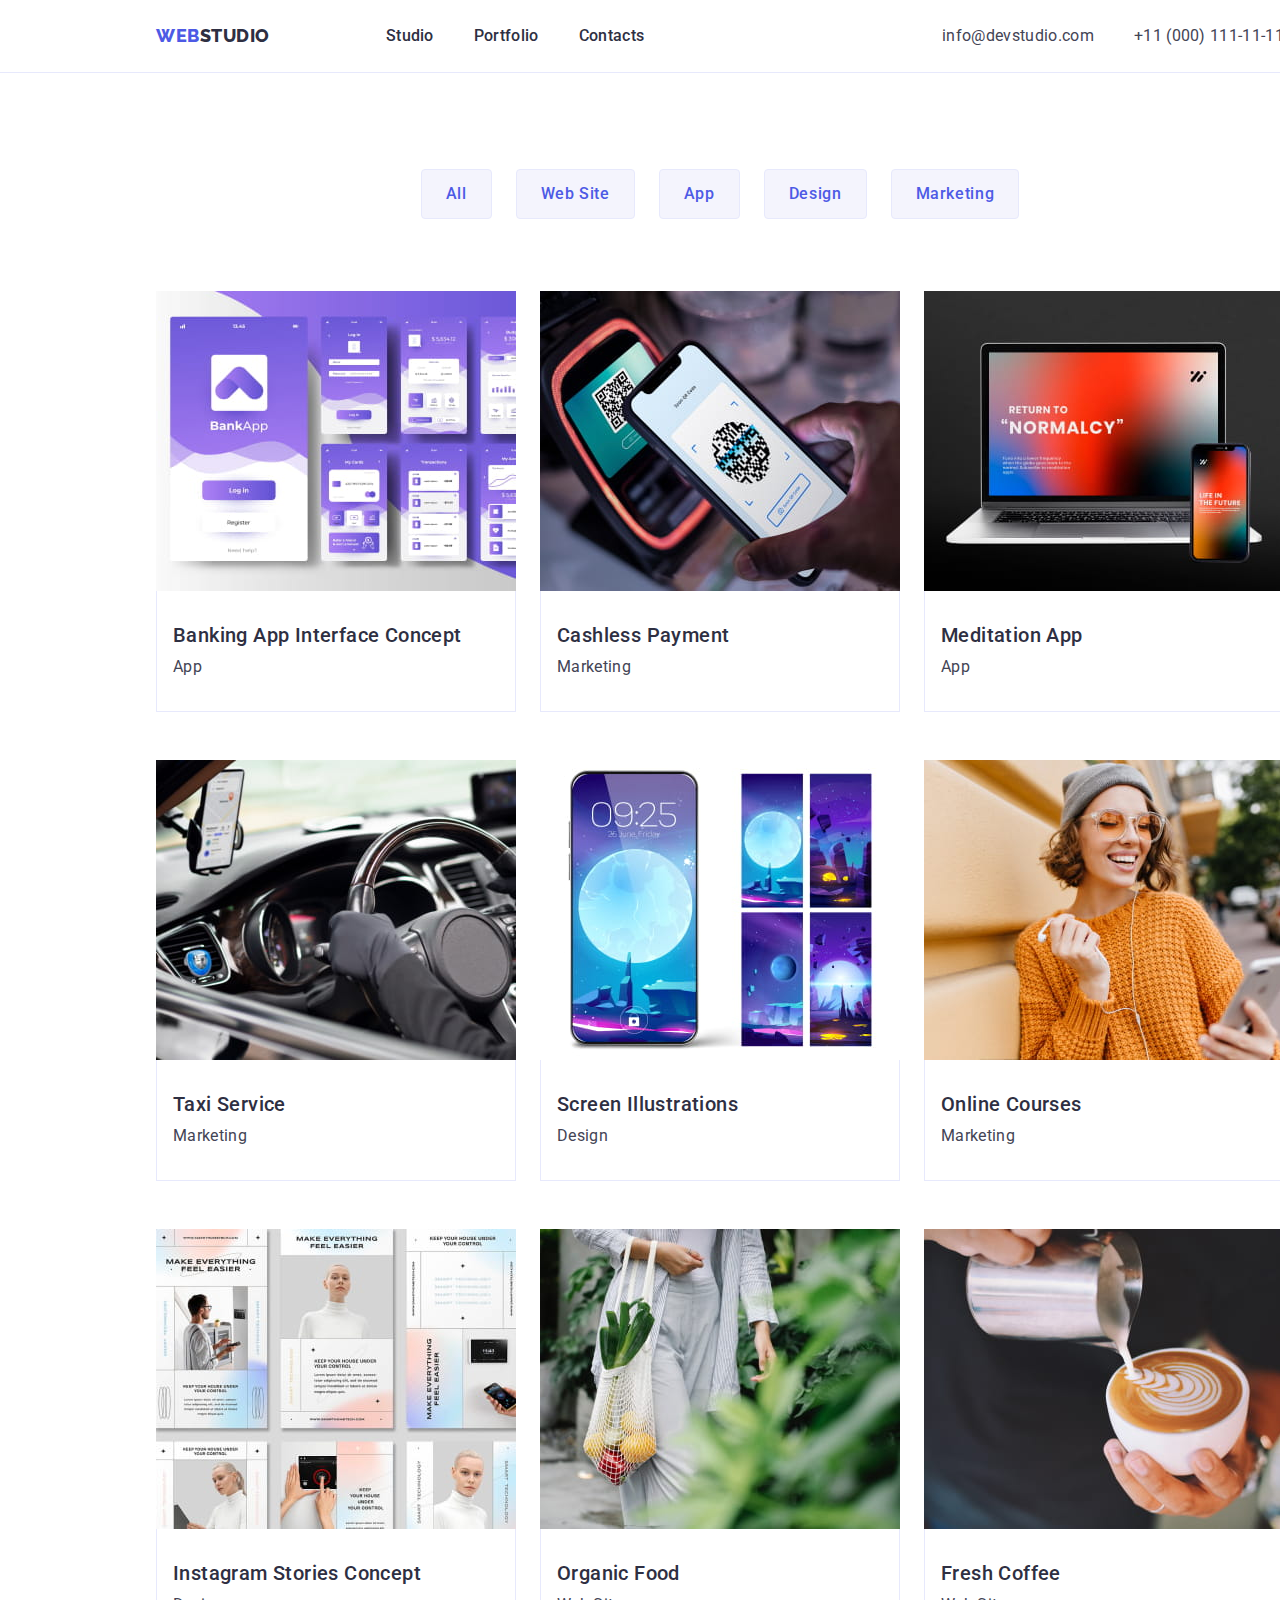
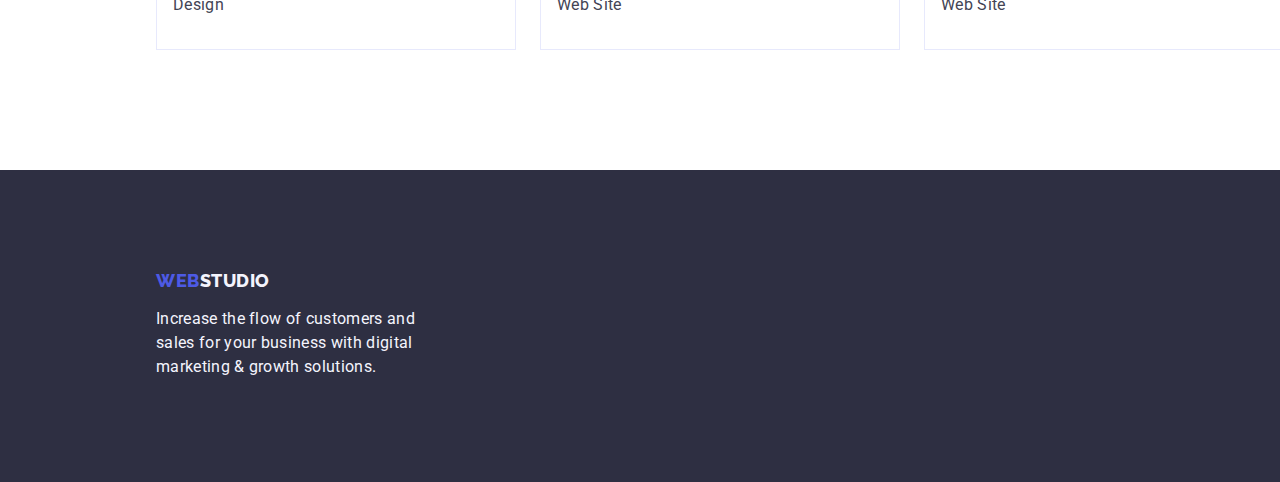
==== portfolio.html @ 96efbb2c "Initial commit" ====
<!DOCTYPE html>
<html lang="en">
  <head>
    <meta charset="UTF-8" />
    <meta http-equiv="X-UA-Compatible" content="IE=edge" />
    <meta name="viewport" content="width=device-width, initial-scale=1.0" />
    <title>Document</title>
    <!-- Normalize -->
    <link
      rel="stylesheet"
      href="https://cdn.jsdelivr.net/npm/modern-normalize@1.1.0/modern-normalize.min.css"
    />
    <!-- Styles -->
    <link rel="stylesheet" href="./css/styles.css" />
    <link rel="preconnect" href="https://fonts.googleapis.com" />
    <link rel="preconnect" href="https://fonts.gstatic.com" crossorigin />
    <link
      href="https://fonts.googleapis.com/css2?family=Raleway:wght@800&family=Roboto:wght@400;500;700&display=swap"
      rel="stylesheet"
    />
  </head>
  <body>
    <!-- Header -->
    <header class="main-header-container">
      <div class="header-container container">
        <nav class="header-nav-links">
          <a href="./index.html" class="link logo main-page-logo"
            >Web<span class="logo-part">Studio</span></a
          >
          <ul class="list header-nav-links">
            <li>
              <a href="./index.html" class="link header-nav-item">Studio</a>
            </li>
            <li>
              <a href="./portfolio.html" class="link header-nav-item"
                >Portfolio</a
              >
            </li>
            <li><a href="" class="link header-nav-item">Contacts</a></li>
          </ul>
        </nav>
        <address class="nav-links-list">
          <ul class="list nav-link-section header-contact-links">
            <li>
              <a href="mailto:info@devstudio.com" class="link header-contact"
                >info@devstudio.com</a
              >
            </li>
            <li>
              <a href="tel:+110001111111" class="link header-contact"
                >+11 (000) 111-11-11</a
              >
            </li>
          </ul>
        </address>
      </div>
    </header>
    <main>
      <section class="main-page-section">
        <!-- Portfolio -->
        <div class="container">
          <h1 hidden>Portfolio</h1>
          <ul class="page-nav-button-section">
            <li class="list">
              <button type="button" class="page-nav-button">All</button>
            </li>
            <li class="list">
              <button type="button" class="page-nav-button">Web Site</button>
            </li>
            <li class="list">
              <button type="button" class="page-nav-button">App</button>
            </li>
            <li class="list">
              <button type="button" class="page-nav-button">Design</button>
            </li>
            <li class="list">
              <button type="button" class="page-nav-button">Marketing</button>
            </li>
          </ul>
          <!-- Images -->
          <ul class="list portfolio-section-list">
            <li class="portfilio-card-item">
              <a href="" class="link"
                ><img
                  src="./images/portfolio/img1.jpg"
                  alt="banking App Interface"
                  width="360"
                />
                <div class="app-name-item">
                  <h2 class="list-item-name">Banking App Interface Concept</h2>
                  <p class="list-item-descr">App</p>
                </div>
              </a>
            </li>
            <li class="portfilio-card-item">
              <a href="" class="link"
                ><img
                  src="./images/portfolio/img2.jpg"
                  alt="cashless payment"
                  width="360"
                />
                <div class="app-name-item">
                  <h2 class="list-item-name">Cashless Payment</h2>
                  <p class="list-item-descr">Marketing</p>
                </div>
              </a>
            </li>
            <li class="portfilio-card-item">
              <a href="" class="link"
                ><img
                  src="./images/portfolio/img3.jpg"
                  alt="computer screen"
                  width="360"
                />
                <div class="app-name-item">
                  <h2 class="list-item-name">Meditation App</h2>
                  <p class="list-item-descr">App</p>
                </div></a
              >
            </li>
            <li class="portfilio-card-item">
              <a href="" class="link"
                ><img
                  src="./images/portfolio/img4.jpg"
                  alt="taxi"
                  width="360"
                />
                <div class="app-name-item">
                  <h2 class="list-item-name">Taxi Service</h2>
                  <p class="list-item-descr">Marketing</p>
                </div></a
              >
            </li>
            <li class="portfilio-card-item">
              <a href="" class="link">
                <img
                  src="./images/portfolio/img5.jpg"
                  alt="screen illustrations"
                  width="360"
                />
                <div class="app-name-item">
                  <h2 class="list-item-name">Screen Illustrations</h2>
                  <p class="list-item-descr">Design</p>
                </div></a
              >
            </li>
            <li class="portfilio-card-item">
              <a href="" class="link"
                ><img
                  src="./images/portfolio/img6.jpg"
                  alt="women"
                  width="360"
                />
                <div class="app-name-item">
                  <h2 class="list-item-name">Online Courses</h2>
                  <p class="list-item-descr">Marketing</p>
                </div></a
              >
            </li>
            <li class="portfilio-card-item">
              <a href="" class="link"
                ><img
                  src="./images/portfolio/img7.jpg"
                  alt="instagram stories"
                  width="360"
                />
                <div class="app-name-item">
                  <h2 class="list-item-name">Instagram Stories Concept</h2>
                  <p class="list-item-descr">Design</p>
                </div></a
              >
            </li>
            <li class="portfilio-card-item">
              <a href="" class="link"
                ><img
                  src="./images/portfolio/img8.jpg"
                  alt="bag with fruits"
                  width="360"
                />
                <div class="app-name-item">
                  <h2 class="list-item-name">Organic Food</h2>
                  <p class="list-item-descr">Web Site</p>
                </div></a
              >
            </li>
            <li class="portfilio-card-item">
              <a href="" class="link"
                ><img
                  src="./images/portfolio/img9.jpg"
                  alt="coffee"
                  width="360"
                />
                <div class="app-name-item">
                  <h2 class="list-item-name">Fresh Coffee</h2>
                  <p class="list-item-descr">Web Site</p>
                </div></a
              >
            </li>
          </ul>
        </div>
      </section>
    </main>
    <!-- Footer -->
    <footer class="footer">
      <div class="footer-items container">
        <a href="./index.html" class="footer-logo link"
          >Web<span class="footer-logo-part">Studio</span></a
        >
        <p class="footer-descr">
          Increase the flow of customers and sales for your business with
          digital marketing & growth solutions.
        </p>
      </div>
    </footer>
  </body>
</html>
---- css/styles.css ----
*,
*::before,
*::after {
  box-sizing: border-box;
}

:root {
  /* Fonts */
  --primary-font: "Roboto", sans-serif;
  --secondary-font: "Raleway", sans-serif;

  /* Color */
  --main-text-color: #2e2f42;
  --light-color: #434455;
  --white-color: #ffffff;
  --secondary-text-color: #f4f4fd;

  --bg-dark-color: #2e2f42;
  --bg-light-color: #f4f4fd;

  --accent-color: #4d5ae5;

  --hover-focus-color: #404bbf;

  --portfolio-btn-color: #e7e9fc;
  /* Other */
  --indent: 24px;
  --items: 4;
}

body {
  color: var(--light-color);
  font-family: var(--primary-font);
  background-color: var(--white-color);
  width: 1440px;
}
/* Reset start */
ul {
  margin: 0;
  padding: 0;
}

h1,
h2,
h3,
h4,
h5,
h6,
p {
  margin: 0;
}
img {
  display: block;
}
a {
  text-decoration: none;
}
button {
  cursor: pointer;
}

.list {
  list-style: none;
  padding: 0;
  margin: 0;
}

.link {
  color: inherit;
  text-decoration: none;
}

.link:hover {
  color: var(--hover-focus-color);
}

.link:focus {
  color: var(--hover-focus-color);
}

.container {
  width: 1158px;
  margin: 0 auto;
  padding: 0 15px;
}

/* Header */
.main-page-logo {
  font-family: var(--secondary-font);
  font-style: normal;
  font-weight: 800;
  font-size: 18px;
  line-height: 1.17;
  letter-spacing: 0.03em;
  margin-right: 76px;
  text-transform: uppercase;
  color: var(--accent-color);
}
.logo-part {
  color: var(--main-text-color);
}

.nav-links-list {
  font-style: normal;
  margin-left: auto;
}
.header-contact-links {
  display: flex;
  gap: 40px;
}

.header-container {
  display: flex;
  align-items: center;
  height: 72px;
}
.main-header-container {
  border-bottom: 1px solid #e7e9fc;
}

.header-nav-item {
  font-family: var(--primary-font);
  font-style: normal;
  font-weight: 500;
  font-size: 16px;
  line-height: 1.5;
  letter-spacing: 0.02em;
  color: var(--main-text-color);
  padding: 24px 0;
}

.header-contact {
  font-family: var(--primary-font);
  font-style: normal;
  font-weight: 400;
  font-size: 16px;
  line-height: 1.5;
  letter-spacing: 0.02em;
  color: var(--light-color);
  padding: 24px 0;
}

.header-nav-links {
  display: flex;
  align-items: center;
  gap: 40px;
}

/* Hero */
.main-hero-section {
  background-color: var(--bg-dark-color);
  width: 1440px;
  height: 600px;
  padding: 188px 0;
}

.main-hero-title {
  font-weight: 700;
  font-size: 56px;
  max-width: 496px;
  line-height: 1.07;
  letter-spacing: 0.02em;
  color: var(--white-color);
  text-align: center;
  margin-left: auto;
  margin-right: auto;
  margin-bottom: 48px;
}

.order-service-btn {
  min-width: 169px;
  height: 56px;
  background-color: var(--accent-color);
  border: none;
  border-radius: 4px;
  color: var(--white-color);
  font-family: var(--primary-font);
  font-style: normal;
  font-weight: 500;
  font-size: 16px;
  line-height: 1.5;
  letter-spacing: 0.04em;
  display: block;
  cursor: pointer;
  margin: auto;
}

.btn:hover {
  background-color: var(--hover-focus-color);
}

.btn:focus {
  background-color: var(--hover-focus-color);
}
/* About us */

.about-us {
  display: flex;
  gap: 24px;
  width: 1128px;
  padding: 0 auto;
}

.about-us-title {
  font-weight: 500;
  font-size: 20px;
  line-height: 1.2;
  letter-spacing: 0.02em;
  color: var(--main-text-color);
  margin-bottom: 8px;
}
.about-us-descr {
  font-weight: 400;
  font-size: 16px;
  line-height: 1.5;
  letter-spacing: 0.02em;
  color: var(--light-color);
}
.about-us-section {
  padding: 120px 0;
}

.about-us-list-item {
  width: calc((100% - 72px) / 4);
}

/* What are we doing */
.what-are-we-doing-section {
  padding-bottom: 120px;
}
.title {
  font-weight: 700;
  font-size: 36px;
  line-height: 1.11;
  letter-spacing: 0.02em;
  text-align: center;
  text-transform: capitalize;
  color: var(--main-text-color);
  margin-bottom: 72px;
}

.what-are-we-doing-list {
  display: flex;
  gap: 24px;
}
.what-are-we-doing-item {
  width: calc((100% - 48px) / 3);
}

/* Our Team */

.card-set {
  display: flex;
  flex-wrap: wrap;
  gap: var(--indent);
  background-color: var(--bg-light-color);
  padding: 120px 0;
}

.card-set-item {
  flex-basis: calc((100% - var(--indent) * (var(--items) -1)) / var(--items));
}

.team-list-item {
  background-color: var(--white-color);
  width: 264px;
  height: 380px;
  text-align: center;
  box-shadow: 0px 1px 6px rgba(46, 47, 66, 0.08),
    0px 1px 1px rgba(46, 47, 66, 0.16), 0px 2px 1px rgba(46, 47, 66, 0.08);
  border-radius: 0px 0px 4px 4px;
}

.team-list-cards {
  display: flex;
  gap: 24px;
}

.team-name-item {
  padding: 32px 16px;
}

.team-member-name {
  font-weight: 500;
  font-size: 20px;
  line-height: 1.2;
  letter-spacing: 0.02em;
  color: var(--main-text-color);
  margin-bottom: 8px;
  text-align: center;
  margin-bottom: 8px;
}

.team-members-descr {
  font-weight: 400;
  font-size: 16px;
  line-height: 1.5;
  letter-spacing: 0.02em;
  color: var(--light-color);
  text-align: center;
}

/* Footer */

.footer {
  display: block;
  background-color: var(--bg-dark-color);
  font-family: var(--secondary-font);
  height: 312px;
  padding: 100px 0;
}

.footer-descr {
  font-weight: 400;
  font-size: 16px;
  line-height: 1.5;
  letter-spacing: 0.02em;
  color: var(--secondary-text-color);
  font-family: var(--primary-font);
  width: 264px;
}

.footer-logo {
  font-style: normal;
  font-weight: 800;
  font-size: 18px;
  line-height: 1.17;
  letter-spacing: 0.03em;
  color: var(--accent-color);
  text-transform: uppercase;
  display: inline-block;
  margin-bottom: 16px;
}
.footer-logo-part {
  color: var(--secondary-text-color);
}

/* PORTFOLIO */

.main-page-section {
  padding: 96px 0 120px;
}

/* Button */

.page-nav-button {
  padding: 12px 24px;
  background-color: var(--secondary-text-color);
  font-family: var(--primary-font);
  font-style: normal;
  font-weight: 500;
  font-size: 16px;
  line-height: 1.5;
  letter-spacing: 0.04em;
  color: var(--accent-color);
  padding: 12px 24px;
  border: 1px solid var(--portfolio-btn-color);
  border-radius: 4px;
  cursor: pointer;
}

.page-nav-button-section {
  display: flex;
  flex-direction: row;
  justify-content: center;
  align-items: center;
  gap: 24px;
  margin-bottom: 72px;
}
.page-nav-button:hover {
  color: var(--white-color);
  background-color: var(--hover-focus-color);
  border: 1px solid transparent;
}

.page-nav-button:focus {
  color: var(--white-color);
  background-color: var(--hover-focus-color);
  border: 1px solid transparent;
}
/* Portfolio list */
.list-item-name {
  font-weight: 500;
  font-size: 20px;
  line-height: 1.2;
  letter-spacing: 0.02em;
  color: var(--main-text-color);
  margin-bottom: 8px;
}
.list-item-descr {
  font-size: 16px;
  line-height: 1.5;
  letter-spacing: 0.02em;
  color: var(--light-color);
}

.hidden {
  position: absolute;
  width: 1px;
  height: 1px;
  margin: -1px;
  border: 0;
  padding: 0;
  white-space: nowrap;
  clip-path: inset(100%);
  clip: rect(0 0 0 0);
  overflow: hidden;
}

.portfolio-section-list {
  display: flex;
  flex-wrap: wrap;
  gap: 24px;
  row-gap: 48px;
  justify-content: center;
}

.portfilio-card-item {
  width: calc((100% - 48px) / 3);
}

.app-name-item {
  padding: 32px 16px;
  border: 1px solid var(--portfolio-btn-color);
  border-top: none;
}
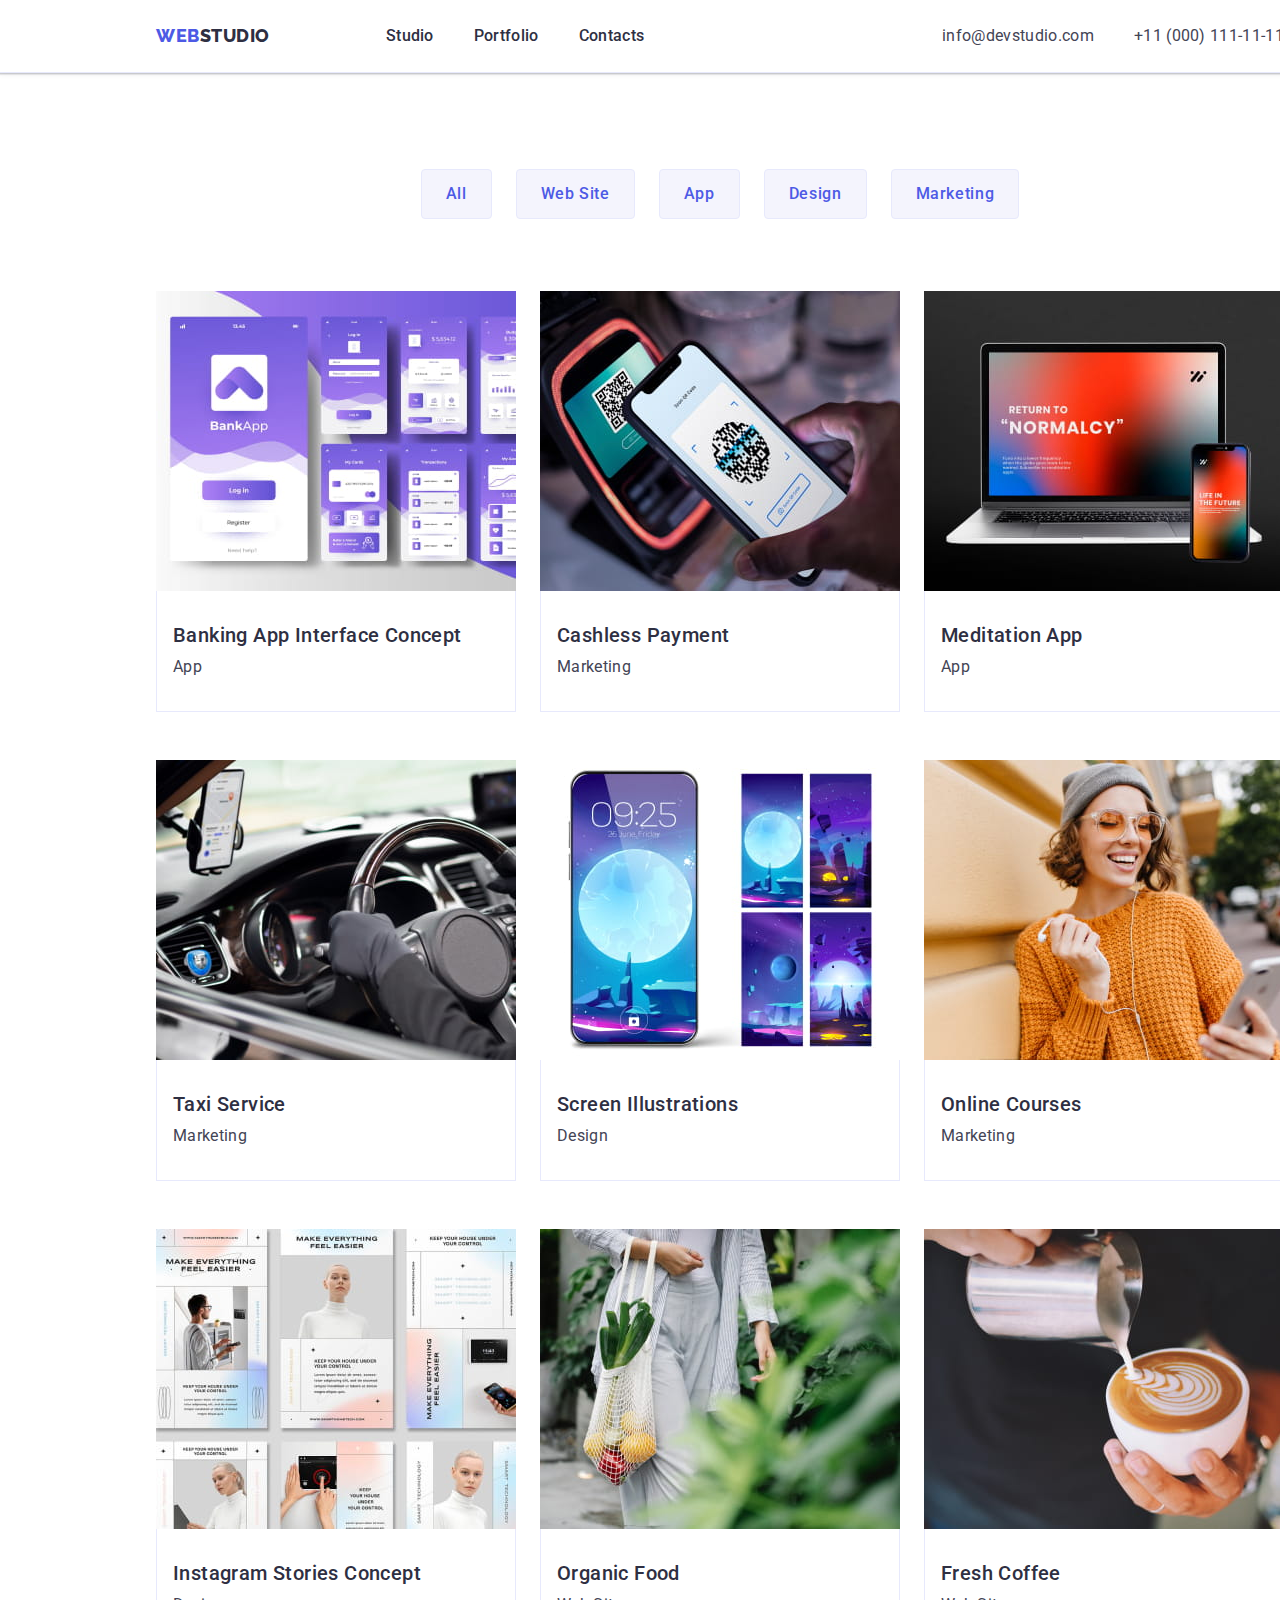
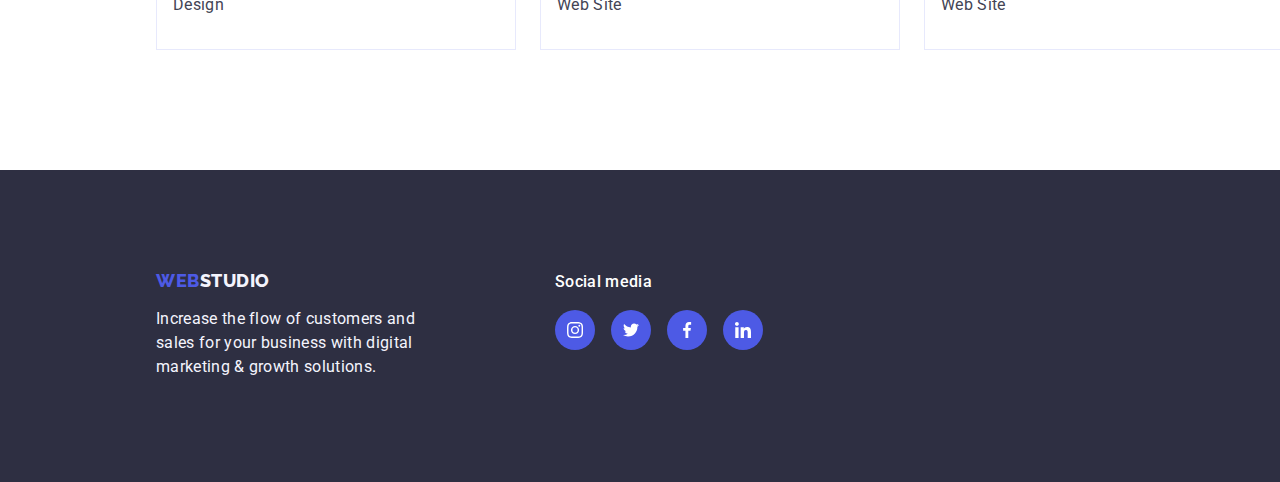
==== commit dee9f1fc: "hw-4" ====
--- a/portfolio.html
+++ b/portfolio.html
@@ -80,7 +80,7 @@
           <!-- Images -->
           <ul class="list portfolio-section-list">
             <li class="portfilio-card-item">
-              <a href="" class="link"
+              <a href="" class="link portfolio-links"
                 ><img
                   src="./images/portfolio/img1.jpg"
                   alt="banking App Interface"
@@ -93,7 +93,7 @@
               </a>
             </li>
             <li class="portfilio-card-item">
-              <a href="" class="link"
+              <a href="" class="link portfolio-links"
                 ><img
                   src="./images/portfolio/img2.jpg"
                   alt="cashless payment"
@@ -106,7 +106,7 @@
               </a>
             </li>
             <li class="portfilio-card-item">
-              <a href="" class="link"
+              <a href="" class="link portfolio-links"
                 ><img
                   src="./images/portfolio/img3.jpg"
                   alt="computer screen"
@@ -119,7 +119,7 @@
               >
             </li>
             <li class="portfilio-card-item">
-              <a href="" class="link"
+              <a href="" class="link portfolio-links"
                 ><img
                   src="./images/portfolio/img4.jpg"
                   alt="taxi"
@@ -132,7 +132,7 @@
               >
             </li>
             <li class="portfilio-card-item">
-              <a href="" class="link">
+              <a href="" class="link portfolio-links">
                 <img
                   src="./images/portfolio/img5.jpg"
                   alt="screen illustrations"
@@ -145,7 +145,7 @@
               >
             </li>
             <li class="portfilio-card-item">
-              <a href="" class="link"
+              <a href="" class="link portfolio-links"
                 ><img
                   src="./images/portfolio/img6.jpg"
                   alt="women"
@@ -158,7 +158,7 @@
               >
             </li>
             <li class="portfilio-card-item">
-              <a href="" class="link"
+              <a href="" class="link portfolio-links"
                 ><img
                   src="./images/portfolio/img7.jpg"
                   alt="instagram stories"
@@ -171,7 +171,7 @@
               >
             </li>
             <li class="portfilio-card-item">
-              <a href="" class="link"
+              <a href="" class="link portfolio-links"
                 ><img
                   src="./images/portfolio/img8.jpg"
                   alt="bag with fruits"
@@ -184,7 +184,7 @@
               >
             </li>
             <li class="portfilio-card-item">
-              <a href="" class="link"
+              <a href="" class="link portfolio-links"
                 ><img
                   src="./images/portfolio/img9.jpg"
                   alt="coffee"
@@ -203,13 +203,73 @@
     <!-- Footer -->
     <footer class="footer">
       <div class="footer-items container">
-        <a href="./index.html" class="footer-logo link"
-          >Web<span class="footer-logo-part">Studio</span></a
-        >
-        <p class="footer-descr">
-          Increase the flow of customers and sales for your business with
-          digital marketing & growth solutions.
-        </p>
+        <div>
+          <a href="./index.html" class="footer-logo link"
+            >Web<span class="footer-logo-part">Studio</span></a
+          >
+          <p class="footer-descr">
+            Increase the flow of customers and sales for your business with
+            digital marketing & growth solutions.
+          </p>
+        </div>
+
+        <div class="social-media-container container">
+          <p class="social-media">Social media</p>
+          <ul class="footer-socials list">
+            <li class="socials-footer-item">
+              <a
+                class="footer-socials-link socials-link link"
+                href=""
+                target="_blank"
+                rel="noopener noreferrer"
+                aria-label="Instagram icon"
+              >
+                <svg class="social-footer-icon" width="16" height="16">
+                  <use href="./images/icons.svg#instagram"></use>
+                </svg>
+              </a>
+            </li>
+            <li class="socials-footer-item">
+              <a
+                class="footer-socials-link socials-link link"
+                href=""
+                target="_blank"
+                rel="noopener noreferrer"
+                aria-label="Twitter icon"
+              >
+                <svg class="social-footer-icon" width="16" height="16">
+                  <use href="./images/icons.svg#twitter"></use>
+                </svg>
+              </a>
+            </li>
+            <li class="socials-footer-item">
+              <a
+                class="footer-socials-link socials-link link"
+                href=""
+                target="_blank"
+                rel="noopener noreferrer"
+                aria-label="Facebook icon"
+              >
+                <svg class="social-footer-icon" width="16" height="16">
+                  <use href="./images/icons.svg#facebook"></use>
+                </svg>
+              </a>
+            </li>
+            <li class="socials-footer-item">
+              <a
+                class="footer-socials-link socials-link link"
+                href=""
+                target="_blank"
+                rel="noopener noreferrer"
+                aria-label="Linkein icon"
+              >
+                <svg class="social-footer-icon" width="16" height="16">
+                  <use href="./images/icons.svg#linkedin"></use>
+                </svg>
+              </a>
+            </li>
+          </ul>
+        </div>
       </div>
     </footer>
   </body>
--- a/css/styles.css
+++ b/css/styles.css
@@ -116,6 +116,8 @@
 }
 .main-header-container {
   border-bottom: 1px solid #e7e9fc;
+  box-shadow: 0px 2px 1px rgba(46, 47, 66, 0.08),
+    0px 1px 1px rgba(46, 47, 66, 0.16), 0px 1px 6px rgba(46, 47, 66, 0.08);
 }
 
 .header-nav-item {
@@ -152,6 +154,9 @@
   width: 1440px;
   height: 600px;
   padding: 188px 0;
+  background-image: url(../images/people-office.jpg);
+  background-repeat: no-repeat;
+  background-size: cover;
 }
 
 .main-hero-title {
@@ -193,7 +198,16 @@
   background-color: var(--hover-focus-color);
 }
 /* About us */
-
+.about-us-icon {
+}
+.about-us-icon-box {
+  width: 264px;
+  height: 112px;
+  background: var(--bg-light-color);
+  border-radius: 4px;
+  padding: 24px 100px;
+  margin-bottom: 8px;
+}
 .about-us {
   display: flex;
   gap: 24px;
@@ -264,7 +278,6 @@
 .team-list-item {
   background-color: var(--white-color);
   width: 264px;
-  height: 380px;
   text-align: center;
   box-shadow: 0px 1px 6px rgba(46, 47, 66, 0.08),
     0px 1px 1px rgba(46, 47, 66, 0.16), 0px 2px 1px rgba(46, 47, 66, 0.08);
@@ -277,7 +290,9 @@
 }
 
 .team-name-item {
-  padding: 32px 16px;
+  padding-bottom: 32px;
+  padding-left: 16px;
+  padding-right: 16px;
 }
 
 .team-member-name {
@@ -287,8 +302,8 @@
   letter-spacing: 0.02em;
   color: var(--main-text-color);
   margin-bottom: 8px;
+  margin-top: 32px;
   text-align: center;
-  margin-bottom: 8px;
 }
 
 .team-members-descr {
@@ -297,13 +312,86 @@
   line-height: 1.5;
   letter-spacing: 0.02em;
   color: var(--light-color);
+  margin-bottom: 8px;
   text-align: center;
 }
 
+.socials {
+  display: flex;
+  justify-content: space-around;
+  align-items: center;
+}
+.socials-item {
+}
+
+.socials-link {
+  display: flex;
+  align-items: center;
+  justify-content: center;
+  width: 40px;
+  height: 40px;
+  border-radius: 50%;
+  fill: var(--white-color);
+  background-color: var(--accent-color);
+}
+
+.socials-link:hover,
+.socials-link:focus {
+  background-color: #404bbf;
+}
+
+.social-icon {
+}
+/* Customers */
+
+.customers-main-logo {
+  font-weight: 700;
+  font-size: 36px;
+  line-height: 1.11;
+  letter-spacing: 0.02em;
+  text-transform: capitalize;
+  text-align: center;
+  padding-bottom: 72px;
+}
+
+.customers-list {
+  display: flex;
+  justify-content: center;
+  gap: 24px;
+}
+
+.customers-list-items {
+  gap: 24px;
+  width: 168px;
+  height: 88px;
+  border: 1px solid #8e8f99;
+  border-radius: 4px;
+  fill: #8e8f99;
+}
+
+.customers-link {
+  fill: #8e8f99;
+  display: flex;
+  justify-content: center;
+  width: 100%;
+  height: 100%;
+  padding-top: 16px;
+}
+
+.customers-icons-section {
+  margin-top: 120px;
+  margin-bottom: 120px;
+  border-color: var(--hover-focus-color);
+}
+
+.customers-link:hover,
+.customers-link:focus {
+  fill: var(--hover-focus-color);
+}
 /* Footer */
 
 .footer {
-  display: block;
+  display: flex;
   background-color: var(--bg-dark-color);
   font-family: var(--secondary-font);
   height: 312px;
@@ -335,6 +423,35 @@
   color: var(--secondary-text-color);
 }
 
+.social-media {
+  font-family: "Roboto";
+  font-weight: 500;
+  font-size: 16px;
+  line-height: 1.5;
+  letter-spacing: 0.02em;
+  color: #ffffff;
+  margin-bottom: 16px;
+}
+
+.social-media-container {
+  margin-left: 120px;
+}
+.footer-items {
+  display: flex;
+}
+.social-footer-icon {
+}
+
+.footer-socials {
+  display: flex;
+  gap: 16px;
+}
+
+.footer-socials-link:hover,
+.footer-socials-link:focus {
+  background-color: #31d0aa;
+}
+
 /* PORTFOLIO */
 
 .main-page-section {
@@ -379,6 +496,11 @@
   border: 1px solid transparent;
 }
 /* Portfolio list */
+.portfilio-card-item:hover,
+.portfilio-card-item:focus {
+  box-shadow: 0px 1px 6px rgba(46, 47, 66, 0.08),
+    0px 1px 1px rgba(46, 47, 66, 0.16), 0px 2px 1px rgba(46, 47, 66, 0.08);
+}
 .list-item-name {
   font-weight: 500;
   font-size: 20px;
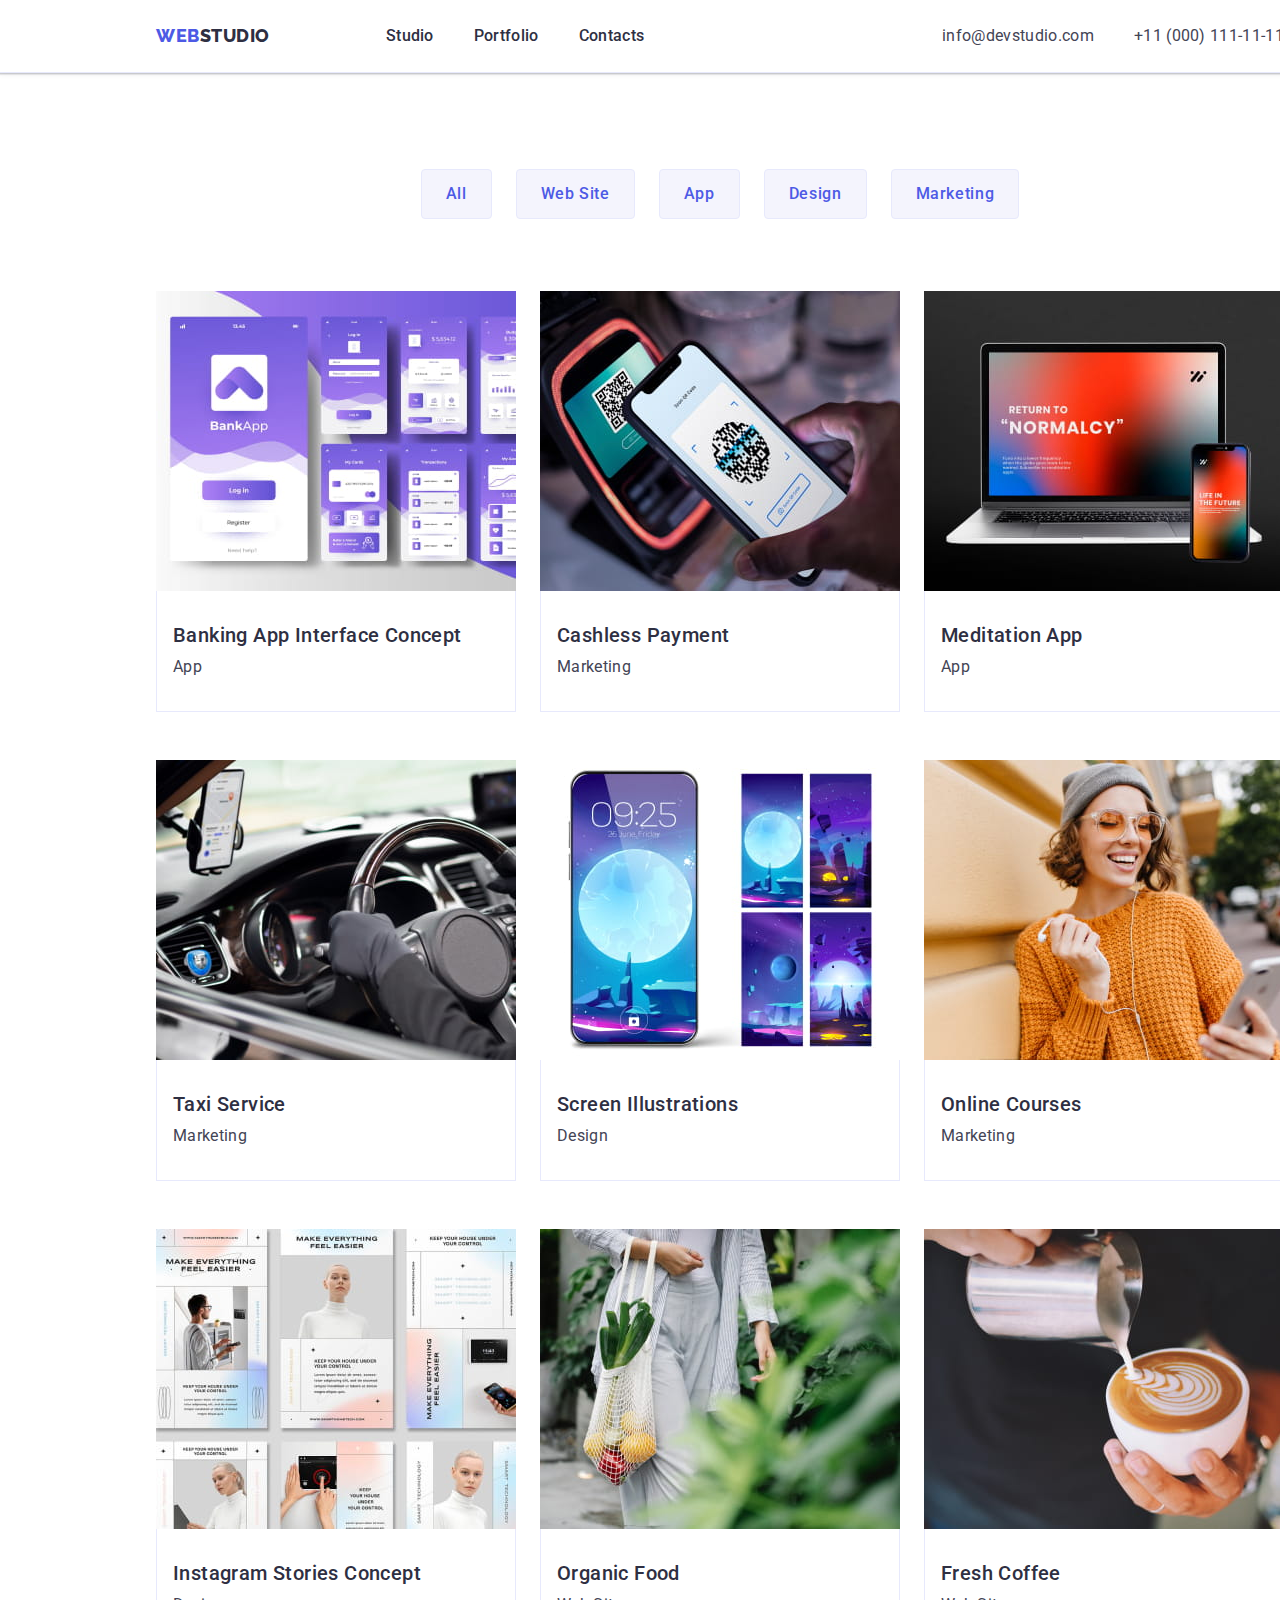
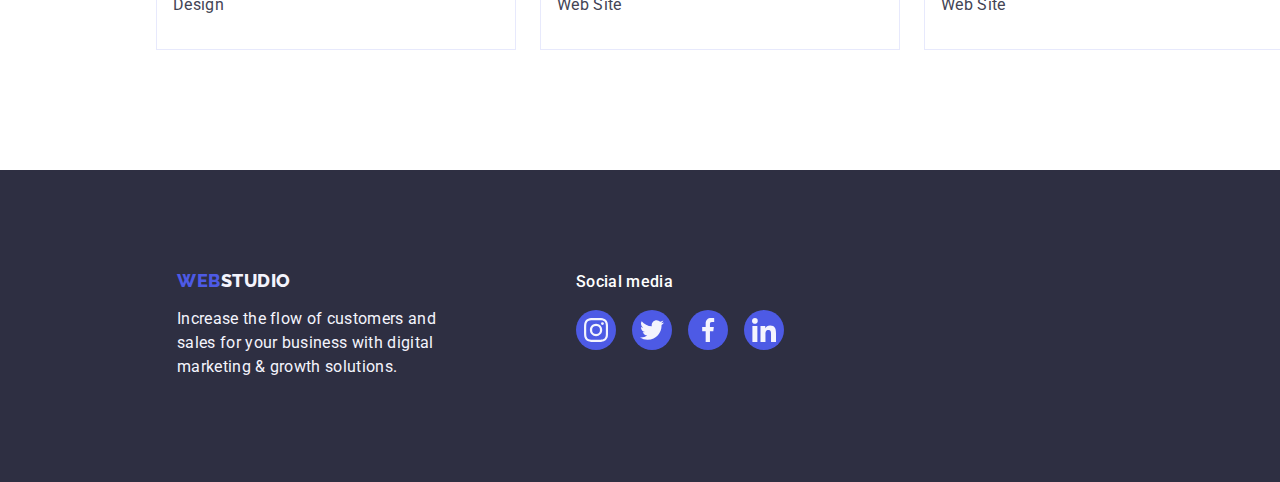
==== commit cf232719: "hw-4" ====
--- a/portfolio.html
+++ b/portfolio.html
@@ -203,7 +203,7 @@
     <!-- Footer -->
     <footer class="footer">
       <div class="footer-items container">
-        <div>
+        <div class="footer-left-part">
           <a href="./index.html" class="footer-logo link"
             >Web<span class="footer-logo-part">Studio</span></a
           >
@@ -224,7 +224,7 @@
                 rel="noopener noreferrer"
                 aria-label="Instagram icon"
               >
-                <svg class="social-footer-icon" width="16" height="16">
+                <svg class="social-footer-icon" width="24" height="24">
                   <use href="./images/icons.svg#instagram"></use>
                 </svg>
               </a>
@@ -237,7 +237,7 @@
                 rel="noopener noreferrer"
                 aria-label="Twitter icon"
               >
-                <svg class="social-footer-icon" width="16" height="16">
+                <svg class="social-footer-icon" width="24" height="24">
                   <use href="./images/icons.svg#twitter"></use>
                 </svg>
               </a>
@@ -250,7 +250,7 @@
                 rel="noopener noreferrer"
                 aria-label="Facebook icon"
               >
-                <svg class="social-footer-icon" width="16" height="16">
+                <svg class="social-footer-icon" width="24" height="24">
                   <use href="./images/icons.svg#facebook"></use>
                 </svg>
               </a>
@@ -263,7 +263,7 @@
                 rel="noopener noreferrer"
                 aria-label="Linkein icon"
               >
-                <svg class="social-footer-icon" width="16" height="16">
+                <svg class="social-footer-icon" width="24" height="24">
                   <use href="./images/icons.svg#linkedin"></use>
                 </svg>
               </a>
--- a/css/styles.css
+++ b/css/styles.css
@@ -14,6 +14,7 @@
   --light-color: #434455;
   --white-color: #ffffff;
   --secondary-text-color: #f4f4fd;
+  --icons-color: #8e8f99;
 
   --bg-dark-color: #2e2f42;
   --bg-light-color: #f4f4fd;
@@ -151,11 +152,16 @@
 /* Hero */
 .main-hero-section {
   background-color: var(--bg-dark-color);
-  width: 1440px;
+  max-width: 1440px;
   height: 600px;
   padding: 188px 0;
-  background-image: url(../images/people-office.jpg);
+  background-image: linear-gradient(
+      rgba(46, 47, 66, 0.7),
+      rgba(46, 47, 66, 0.7)
+    ),
+    url(../images/people-office.jpg);
   background-repeat: no-repeat;
+  background-position: center;
   background-size: cover;
 }
 
@@ -201,6 +207,9 @@
 .about-us-icon {
 }
 .about-us-icon-box {
+  display: flex;
+  align-items: center;
+  justify-content: center;
   width: 264px;
   height: 112px;
   background: var(--bg-light-color);
@@ -290,9 +299,7 @@
 }
 
 .team-name-item {
-  padding-bottom: 32px;
-  padding-left: 16px;
-  padding-right: 16px;
+  padding: 32px 0;
 }
 
 .team-member-name {
@@ -318,8 +325,9 @@
 
 .socials {
   display: flex;
-  justify-content: space-around;
-  align-items: center;
+  justify-content: center;
+  align-items: center;
+  gap: 24px;
 }
 .socials-item {
 }
@@ -341,55 +349,64 @@
 }
 
 .social-icon {
+  fill: var(--bg-light-color);
 }
 /* Customers */
 
 .customers-main-logo {
   font-weight: 700;
   font-size: 36px;
-  line-height: 1.11;
+  line-height: 1.1;
   letter-spacing: 0.02em;
   text-transform: capitalize;
   text-align: center;
-  padding-bottom: 72px;
-}
-
-.customers-list {
-  display: flex;
-  justify-content: center;
-  gap: 24px;
-}
-
-.customers-list-items {
-  gap: 24px;
-  width: 168px;
+  margin-bottom: 72px;
+  color: var(--main-text-color);
+}
+
+.customers-items-list {
+  display: flex;
+  justify-content: center;
+  gap: 24px;
+}
+
+.customers-list-item {
+  gap: 24px;
+  width: calc((100% - 120px) / 6);
   height: 88px;
-  border: 1px solid #8e8f99;
   border-radius: 4px;
-  fill: #8e8f99;
-}
-
-.customers-link {
-  fill: #8e8f99;
-  display: flex;
-  justify-content: center;
+  
+}
+
+.customers-icons-section {
+  padding-top: 120px;
+  padding-bottom: 120px;
+  border-color: var(--hover-focus-color);
+}
+.customers-icon-svg {
+  fill: currentColor;
+}
+
+.customers-link-item {
+  display: flex;
+  justify-content: center;
+  align-items: center;
   width: 100%;
   height: 100%;
-  padding-top: 16px;
-}
-
-.customers-icons-section {
-  margin-top: 120px;
-  margin-bottom: 120px;
-  border-color: var(--hover-focus-color);
-}
-
-.customers-link:hover,
-.customers-link:focus {
-  fill: var(--hover-focus-color);
+  border: 1px solid var(--icons-color);
+  color: var(--icons-color);
+  border-radius: 4px;
+}
+
+.customers-link-item:hover,
+.customers-link-item:focus {
+  border-color:var(--hover-focus-color);
+  color: var(--hover-focus-color);
 }
 /* Footer */
-
+.footer-left-part{
+  margin-right: 120px;
+}
 .footer {
   display: flex;
   background-color: var(--bg-dark-color);
@@ -433,13 +450,13 @@
   margin-bottom: 16px;
 }
 
-.social-media-container {
-  margin-left: 120px;
-}
 .footer-items {
   display: flex;
+  align-items: baseline;
+  margin-right: 120px;
 }
 .social-footer-icon {
+  fill: var(--bg-light-color);
 }
 
 .footer-socials {
@@ -476,6 +493,12 @@
   cursor: pointer;
 }
 
+.page-nav-button:hover,
+.page-nav-button:focus {
+  box-shadow: 0px 3px 1px rgba(0, 0, 0, 0.1), 0px 2px 1px rgba(0, 0, 0, 0.08),
+    0px 2px 2px rgba(0, 0, 0, 0.12);
+}
+
 .page-nav-button-section {
   display: flex;
   flex-direction: row;
@@ -496,11 +519,17 @@
   border: 1px solid transparent;
 }
 /* Portfolio list */
-.portfilio-card-item:hover,
-.portfilio-card-item:focus {
+
+.portfolio-links:hover,
+.portfolio-links:focus {
   box-shadow: 0px 1px 6px rgba(46, 47, 66, 0.08),
     0px 1px 1px rgba(46, 47, 66, 0.16), 0px 2px 1px rgba(46, 47, 66, 0.08);
 }
+
+.portfolio-links{
+display: block;
+}
+
 .list-item-name {
   font-weight: 500;
   font-size: 20px;
